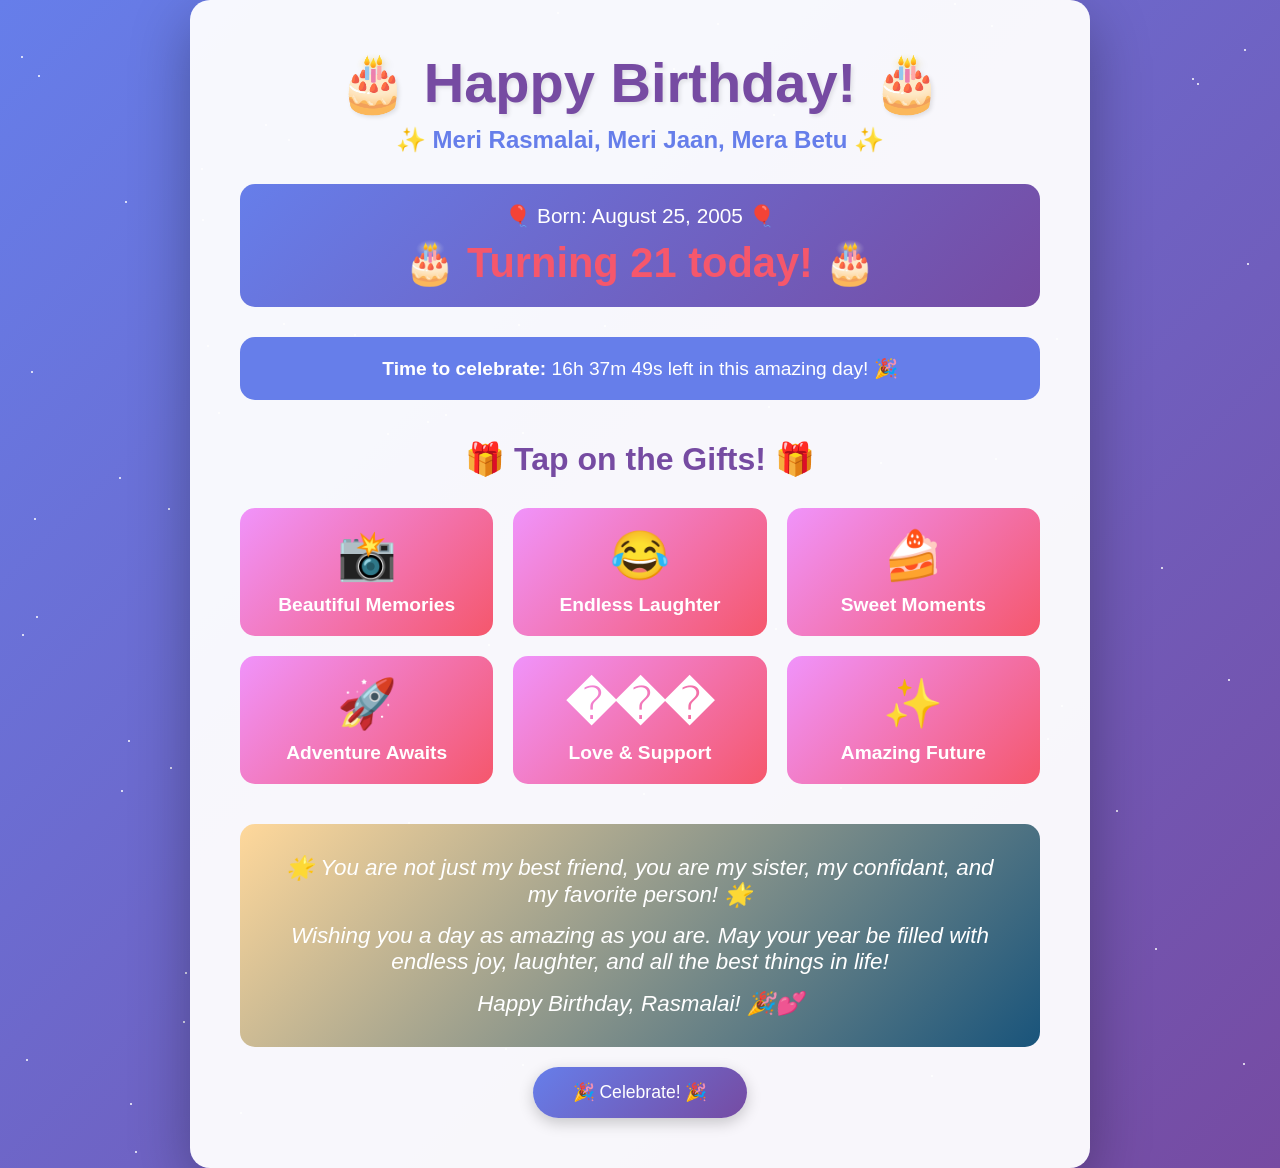
==== index.html @ 96b9d6fa "Create premium birthday surprise website for Rasmalai" ====
<!DOCTYPE html>
<html lang="en">
<head>
    <meta charset="UTF-8">
    <meta name="viewport" content="width=device-width, initial-scale=1.0">
    <title>🎉 Happy Birthday Rasmalai! 🎉</title>
    <style>
        * {
            margin: 0;
            padding: 0;
            box-sizing: border-box;
        }

        body {
            font-family: 'Arial', sans-serif;
            background: linear-gradient(135deg, #667eea 0%, #764ba2 100%);
            min-height: 100vh;
            display: flex;
            justify-content: center;
            align-items: center;
            overflow: hidden;
            position: relative;
        }

        .stars {
            position: absolute;
            width: 100%;
            height: 100%;
            pointer-events: none;
        }

        .star {
            position: absolute;
            width: 2px;
            height: 2px;
            background: white;
            border-radius: 50%;
            animation: twinkle 3s infinite;
        }

        @keyframes twinkle {
            0%, 100% { opacity: 0.3; }
            50% { opacity: 1; }
        }

        .container {
            text-align: center;
            background: rgba(255, 255, 255, 0.95);
            padding: 50px;
            border-radius: 20px;
            box-shadow: 0 20px 60px rgba(0, 0, 0, 0.3);
            max-width: 900px;
            z-index: 10;
            position: relative;
        }

        .header {
            animation: slideDown 0.8s ease-out;
        }

        @keyframes slideDown {
            from {
                opacity: 0;
                transform: translateY(-30px);
            }
            to {
                opacity: 1;
                transform: translateY(0);
            }
        }

        h1 {
            font-size: 3.5em;
            color: #764ba2;
            margin-bottom: 10px;
            text-shadow: 2px 2px 4px rgba(0, 0, 0, 0.1);
        }

        .subtitle {
            font-size: 1.5em;
            color: #667eea;
            margin-bottom: 30px;
            font-weight: bold;
        }

        .birthday-info {
            background: linear-gradient(135deg, #667eea 0%, #764ba2 100%);
            color: white;
            padding: 20px;
            border-radius: 15px;
            margin: 30px 0;
            font-size: 1.3em;
            animation: fadeIn 1s ease-out 0.3s both;
        }

        @keyframes fadeIn {
            from {
                opacity: 0;
            }
            to {
                opacity: 1;
            }
        }

        .gift-section {
            margin: 40px 0;
        }

        .gift-section h2 {
            font-size: 2em;
            color: #764ba2;
            margin-bottom: 30px;
            animation: fadeIn 1s ease-out 0.6s both;
        }

        .gifts-container {
            display: grid;
            grid-template-columns: repeat(auto-fit, minmax(200px, 1fr));
            gap: 20px;
            margin-bottom: 30px;
        }

        .gift-box {
            background: linear-gradient(135deg, #f093fb 0%, #f5576c 100%);
            padding: 20px;
            border-radius: 15px;
            cursor: pointer;
            transition: all 0.3s ease;
            position: relative;
            overflow: hidden;
            color: white;
            font-weight: bold;
            font-size: 1.2em;
            animation: fadeIn 1s ease-out;
            animation-fill-mode: both;
        }

        .gift-box:nth-child(1) { animation-delay: 0.7s; }
        .gift-box:nth-child(2) { animation-delay: 0.8s; }
        .gift-box:nth-child(3) { animation-delay: 0.9s; }
        .gift-box:nth-child(4) { animation-delay: 1s; }
        .gift-box:nth-child(5) { animation-delay: 1.1s; }
        .gift-box:nth-child(6) { animation-delay: 1.2s; }

        .gift-box:hover {
            transform: scale(1.1) rotateY(10deg);
            box-shadow: 0 10px 30px rgba(0, 0, 0, 0.3);
        }

        .gift-box::before {
            content: '';
            position: absolute;
            top: 0;
            left: -100%;
            width: 100%;
            height: 100%;
            background: rgba(255, 255, 255, 0.3);
            transition: left 0.5s ease;
        }

        .gift-box:hover::before {
            left: 100%;
        }

        .gift-emoji {
            font-size: 2.5em;
            margin-bottom: 10px;
            animation: bounce 0.6s ease-in-out infinite;
        }

        .gift-box:nth-child(1) .gift-emoji { animation-delay: 0s; }
        .gift-box:nth-child(2) .gift-emoji { animation-delay: 0.1s; }
        .gift-box:nth-child(3) .gift-emoji { animation-delay: 0.2s; }
        .gift-box:nth-child(4) .gift-emoji { animation-delay: 0.3s; }
        .gift-box:nth-child(5) .gift-emoji { animation-delay: 0.4s; }
        .gift-box:nth-child(6) .gift-emoji { animation-delay: 0.5s; }

        @keyframes bounce {
            0%, 100% { transform: translateY(0); }
            50% { transform: translateY(-10px); }
        }

        .confetti {
            position: fixed;
            pointer-events: none;
        }

        .special-message {
            background: linear-gradient(135deg, #ffd89b 0%, #19547b 100%);
            color: white;
            padding: 30px;
            border-radius: 15px;
            margin-top: 30px;
            font-size: 1.4em;
            font-style: italic;
            animation: fadeIn 1s ease-out 1.5s both;
        }

        .countdown {
            background: #667eea;
            color: white;
            padding: 20px;
            border-radius: 15px;
            margin-top: 30px;
            font-size: 1.2em;
            animation: fadeIn 1s ease-out 1.2s both;
        }

        .age-reveal {
            font-size: 2em;
            font-weight: bold;
            color: #f5576c;
            margin-top: 10px;
        }

        .button {
            background: linear-gradient(135deg, #667eea 0%, #764ba2 100%);
            color: white;
            padding: 15px 40px;
            border: none;
            border-radius: 50px;
            font-size: 1.1em;
            cursor: pointer;
            margin-top: 20px;
            transition: all 0.3s ease;
            box-shadow: 0 5px 15px rgba(0, 0, 0, 0.2);
        }

        .button:hover {
            transform: translateY(-3px);
            box-shadow: 0 8px 25px rgba(0, 0, 0, 0.3);
        }

        .button:active {
            transform: translateY(-1px);
        }

        .heart-animation {
            position: fixed;
            pointer-events: none;
            font-size: 2em;
            animation: floatUp 2s ease-out forwards;
        }

        @keyframes floatUp {
            0% {
                opacity: 1;
                transform: translateY(0) translateX(0);
            }
            100% {
                opacity: 0;
                transform: translateY(-100px) translateX(50px);
            }
        }

        .modal {
            display: none;
            position: fixed;
            z-index: 1000;
            left: 0;
            top: 0;
            width: 100%;
            height: 100%;
            background-color: rgba(0, 0, 0, 0.5);
            animation: fadeIn 0.3s ease-out;
        }

        .modal-content {
            background: linear-gradient(135deg, #667eea 0%, #764ba2 100%);
            margin: 10% auto;
            padding: 40px;
            border-radius: 20px;
            width: 80%;
            max-width: 500px;
            color: white;
            text-align: center;
            animation: slideUp 0.5s ease-out;
            box-shadow: 0 20px 60px rgba(0, 0, 0, 0.3);
        }

        @keyframes slideUp {
            from {
                transform: translateY(50px);
                opacity: 0;
            }
            to {
                transform: translateY(0);
                opacity: 1;
            }
        }

        .modal-content h3 {
            font-size: 2em;
            margin-bottom: 20px;
        }

        .modal-content p {
            font-size: 1.2em;
            margin-bottom: 20px;
        }

        .close-btn {
            background: white;
            color: #764ba2;
            padding: 10px 20px;
            border: none;
            border-radius: 50px;
            cursor: pointer;
            font-weight: bold;
            font-size: 1em;
            transition: all 0.3s ease;
        }

        .close-btn:hover {
            transform: scale(1.05);
        }

    </style>
</head>
<body>
    <div class="stars" id="stars"></div>

    <div class="container">
        <div class="header">
            <h1>🎂 Happy Birthday! 🎂</h1>
            <p class="subtitle">✨ Meri Rasmalai, Meri Jaan, Mera Betu ✨</p>
        </div>

        <div class="birthday-info">
            <div>🎈 Born: August 25, 2005 🎈</div>
            <div class="age-reveal" id="ageReveal"></div>
        </div>

        <div class="countdown" id="countdown"></div>

        <div class="gift-section">
            <h2>🎁 Tap on the Gifts! 🎁</h2>
            <div class="gifts-container">
                <div class="gift-box" onclick="openGift('Beautiful Memories', '📸 A collection of our best moments together. Every laugh, every adventure, every precious memory!')">
                    <div class="gift-emoji">📸</div>
                    <div>Beautiful Memories</div>
                </div>
                <div class="gift-box" onclick="openGift('Endless Laughter', '😂 Thanks for making me smile every single day. You are my favorite person to laugh with!')">
                    <div class="gift-emoji">😂</div>
                    <div>Endless Laughter</div>
                </div>
                <div class="gift-box" onclick="openGift('Sweet Moments', '🍰 Like rasmalai, our friendship is sweet, creamy, and absolutely perfect!')">
                    <div class="gift-emoji">🍰</div>
                    <div>Sweet Moments</div>
                </div>
                <div class="gift-box" onclick="openGift('Adventure Awaits', '🚀 Many more adventures, trips, and crazy fun times coming your way!')">
                    <div class="gift-emoji">🚀</div>
                    <div>Adventure Awaits</div>
                </div>
                <div class="gift-box" onclick="openGift('Love & Support', '❤️ I am always here for you, through thick and thin. You mean the world to me!')">
                    <div class="gift-emoji">���️</div>
                    <div>Love & Support</div>
                </div>
                <div class="gift-box" onclick="openGift('Amazing Future', '✨ May this year bring you everything you deserve and more happiness than ever before!')">
                    <div class="gift-emoji">✨</div>
                    <div>Amazing Future</div>
                </div>
            </div>
        </div>

        <div class="special-message">
            <p>🌟 You are not just my best friend, you are my sister, my confidant, and my favorite person! 🌟</p>
            <p style="margin-top: 15px;">Wishing you a day as amazing as you are. May your year be filled with endless joy, laughter, and all the best things in life!</p>
            <p style="margin-top: 15px;">Happy Birthday, Rasmalai! 🎉💕</p>
        </div>

        <button class="button" onclick="createConfetti()">🎉 Celebrate! 🎉</button>
    </div>

    <!-- Modal for Gift Details -->
    <div id="giftModal" class="modal">
        <div class="modal-content">
            <h3 id="giftTitle"></h3>
            <p id="giftMessage"></p>
            <button class="close-btn" onclick="closeGift()">Close</button>
        </div>
    </div>

    <script>
        // Generate stars
        function generateStars() {
            const starsContainer = document.getElementById('stars');
            for (let i = 0; i < 100; i++) {
                const star = document.createElement('div');
                star.className = 'star';
                star.style.left = Math.random() * 100 + '%';
                star.style.top = Math.random() * 100 + '%';
                star.style.animationDelay = Math.random() * 3 + 's';
                starsContainer.appendChild(star);
            }
        }

        // Calculate age
        function calculateAge() {
            const birthDate = new Date('2005-08-25');
            const today = new Date();
            let age = today.getFullYear() - birthDate.getFullYear();
            const monthDiff = today.getMonth() - birthDate.getMonth();
            
            if (monthDiff < 0 || (monthDiff === 0 && today.getDate() < birthDate.getDate())) {
                age--;
            }
            
            return age;
        }

        // Update age reveal
        function updateAgeReveal() {
            const age = calculateAge();
            document.getElementById('ageReveal').textContent = `🎂 Turning ${age} today! 🎂`;
        }

        // Countdown to midnight
        function updateCountdown() {
            const now = new Date();
            const nextMidnight = new Date();
            nextMidnight.setHours(24, 0, 0, 0);
            
            const diff = nextMidnight - now;
            const hours = Math.floor(diff / (1000 * 60 * 60));
            const minutes = Math.floor((diff / (1000 * 60)) % 60);
            const seconds = Math.floor((diff / 1000) % 60);
            
            document.getElementById('countdown').innerHTML = 
                `<strong>Time to celebrate:</strong> ${hours}h ${minutes}m ${seconds}s left in this amazing day! 🎉`;
        }

        // Open gift modal
        function openGift(title, message) {
            document.getElementById('giftTitle').textContent = title;
            document.getElementById('giftMessage').textContent = message;
            document.getElementById('giftModal').style.display = 'block';
            createHeartAnimation(event.clientX, event.clientY);
            playSound();
        }

        // Close gift modal
        function closeGift() {
            document.getElementById('giftModal').style.display = 'none';
        }

        // Create confetti
        function createConfetti() {
            for (let i = 0; i < 50; i++) {
                const confetti = document.createElement('div');
                confetti.className = 'confetti';
                confetti.style.left = Math.random() * window.innerWidth + 'px';
                confetti.style.top = '-10px';
                confetti.textContent = ['🎉', '🎂', '🎁', '🎈', '✨', '💕', '🎊'][Math.floor(Math.random() * 7)];
                confetti.style.fontSize = (Math.random() * 20 + 20) + 'px';
                confetti.style.animation = `floatUp ${Math.random() * 3 + 2}s ease-out forwards`;
                document.body.appendChild(confetti);
                
                setTimeout(() => confetti.remove(), 5000);
            }
        }

        // Create heart animation
        function createHeartAnimation(x, y) {
            const heart = document.createElement('div');
            heart.className = 'heart-animation';
            heart.textContent = '❤️';
            heart.style.left = x + 'px';
            heart.style.top = y + 'px';
            document.body.appendChild(heart);
            
            setTimeout(() => heart.remove(), 2000);
        }

        // Simple sound effect (using Web Audio API)
        function playSound() {
            const audioContext = new (window.AudioContext || window.webkitAudioContext)();
            const oscillator = audioContext.createOscillator();
            const gainNode = audioContext.createGain();
            
            oscillator.connect(gainNode);
            gainNode.connect(audioContext.destination);
            
            oscillator.frequency.value = 800;
            oscillator.type = 'sine';
            
            gainNode.gain.setValueAtTime(0.3, audioContext.currentTime);
            gainNode.gain.exponentialRampToValueAtTime(0.01, audioContext.currentTime + 0.1);
            
            oscillator.start(audioContext.currentTime);
            oscillator.stop(audioContext.currentTime + 0.1);
        }

        // Close modal when clicking outside
        window.onclick = function(event) {
            const modal = document.getElementById('giftModal');
            if (event.target == modal) {
                modal.style.display = 'none';
            }
        }

        // Initialize
        generateStars();
        updateAgeReveal();
        updateCountdown();
        setInterval(updateCountdown, 1000);
    </script>
</body>
</html>
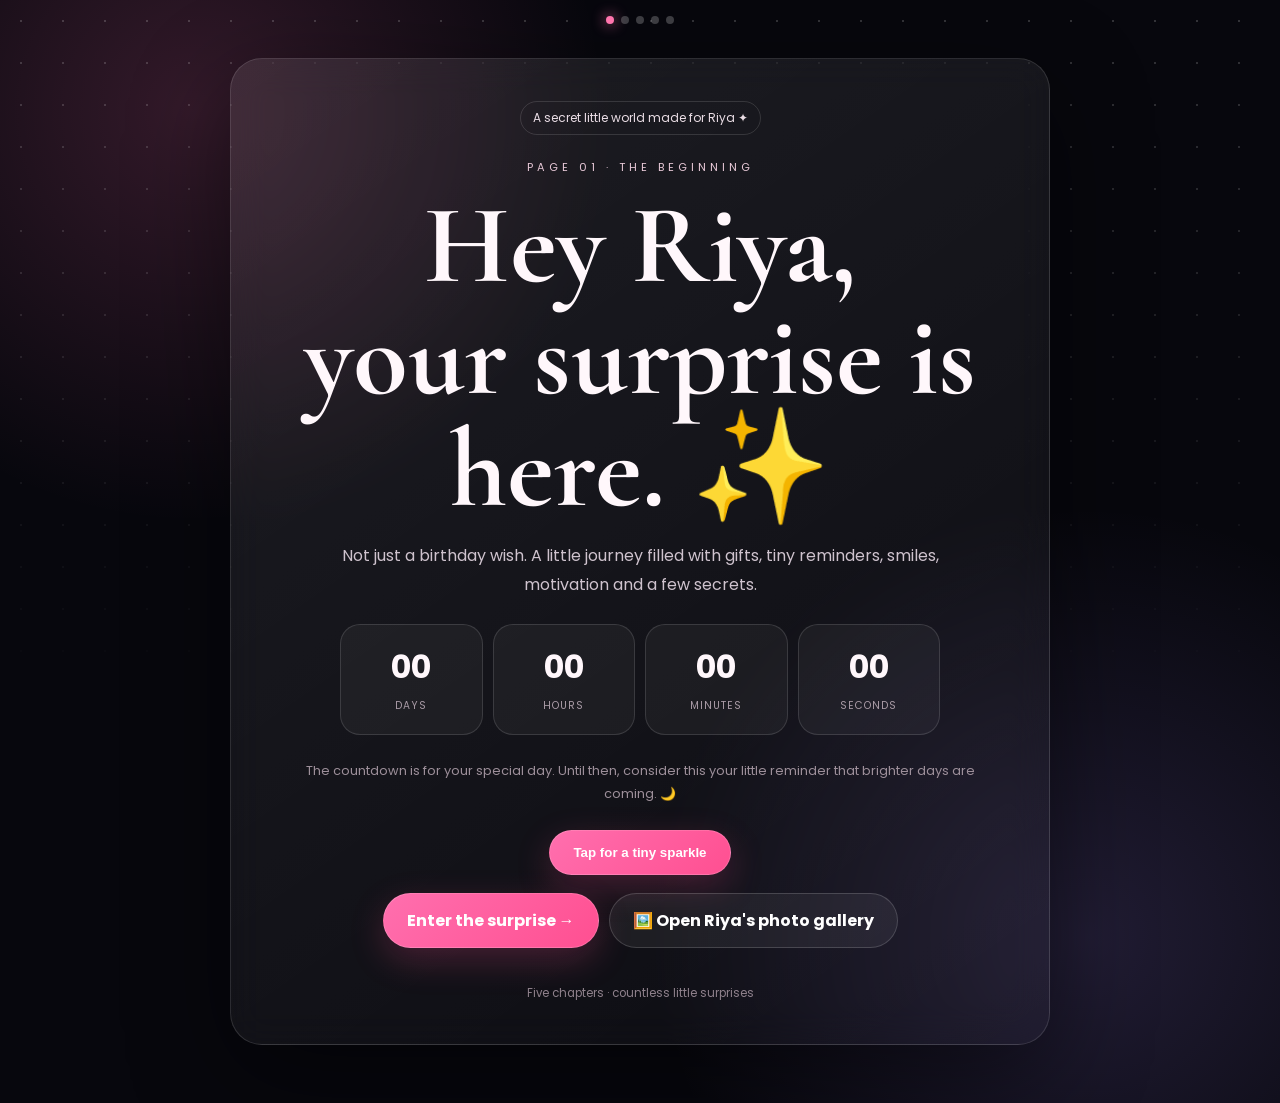
==== commit d669c7f6: "Add files via upload" ====
--- a/index.html
+++ b/index.html
@@ -1,509 +1 @@
-<!DOCTYPE html>
-<html lang="en">
-<head>
-    <meta charset="UTF-8">
-    <meta name="viewport" content="width=device-width, initial-scale=1.0">
-    <title>🎉 Happy Birthday Rasmalai! 🎉</title>
-    <style>
-        * {
-            margin: 0;
-            padding: 0;
-            box-sizing: border-box;
-        }
-
-        body {
-            font-family: 'Arial', sans-serif;
-            background: linear-gradient(135deg, #667eea 0%, #764ba2 100%);
-            min-height: 100vh;
-            display: flex;
-            justify-content: center;
-            align-items: center;
-            overflow: hidden;
-            position: relative;
-        }
-
-        .stars {
-            position: absolute;
-            width: 100%;
-            height: 100%;
-            pointer-events: none;
-        }
-
-        .star {
-            position: absolute;
-            width: 2px;
-            height: 2px;
-            background: white;
-            border-radius: 50%;
-            animation: twinkle 3s infinite;
-        }
-
-        @keyframes twinkle {
-            0%, 100% { opacity: 0.3; }
-            50% { opacity: 1; }
-        }
-
-        .container {
-            text-align: center;
-            background: rgba(255, 255, 255, 0.95);
-            padding: 50px;
-            border-radius: 20px;
-            box-shadow: 0 20px 60px rgba(0, 0, 0, 0.3);
-            max-width: 900px;
-            z-index: 10;
-            position: relative;
-        }
-
-        .header {
-            animation: slideDown 0.8s ease-out;
-        }
-
-        @keyframes slideDown {
-            from {
-                opacity: 0;
-                transform: translateY(-30px);
-            }
-            to {
-                opacity: 1;
-                transform: translateY(0);
-            }
-        }
-
-        h1 {
-            font-size: 3.5em;
-            color: #764ba2;
-            margin-bottom: 10px;
-            text-shadow: 2px 2px 4px rgba(0, 0, 0, 0.1);
-        }
-
-        .subtitle {
-            font-size: 1.5em;
-            color: #667eea;
-            margin-bottom: 30px;
-            font-weight: bold;
-        }
-
-        .birthday-info {
-            background: linear-gradient(135deg, #667eea 0%, #764ba2 100%);
-            color: white;
-            padding: 20px;
-            border-radius: 15px;
-            margin: 30px 0;
-            font-size: 1.3em;
-            animation: fadeIn 1s ease-out 0.3s both;
-        }
-
-        @keyframes fadeIn {
-            from {
-                opacity: 0;
-            }
-            to {
-                opacity: 1;
-            }
-        }
-
-        .gift-section {
-            margin: 40px 0;
-        }
-
-        .gift-section h2 {
-            font-size: 2em;
-            color: #764ba2;
-            margin-bottom: 30px;
-            animation: fadeIn 1s ease-out 0.6s both;
-        }
-
-        .gifts-container {
-            display: grid;
-            grid-template-columns: repeat(auto-fit, minmax(200px, 1fr));
-            gap: 20px;
-            margin-bottom: 30px;
-        }
-
-        .gift-box {
-            background: linear-gradient(135deg, #f093fb 0%, #f5576c 100%);
-            padding: 20px;
-            border-radius: 15px;
-            cursor: pointer;
-            transition: all 0.3s ease;
-            position: relative;
-            overflow: hidden;
-            color: white;
-            font-weight: bold;
-            font-size: 1.2em;
-            animation: fadeIn 1s ease-out;
-            animation-fill-mode: both;
-        }
-
-        .gift-box:nth-child(1) { animation-delay: 0.7s; }
-        .gift-box:nth-child(2) { animation-delay: 0.8s; }
-        .gift-box:nth-child(3) { animation-delay: 0.9s; }
-        .gift-box:nth-child(4) { animation-delay: 1s; }
-        .gift-box:nth-child(5) { animation-delay: 1.1s; }
-        .gift-box:nth-child(6) { animation-delay: 1.2s; }
-
-        .gift-box:hover {
-            transform: scale(1.1) rotateY(10deg);
-            box-shadow: 0 10px 30px rgba(0, 0, 0, 0.3);
-        }
-
-        .gift-box::before {
-            content: '';
-            position: absolute;
-            top: 0;
-            left: -100%;
-            width: 100%;
-            height: 100%;
-            background: rgba(255, 255, 255, 0.3);
-            transition: left 0.5s ease;
-        }
-
-        .gift-box:hover::before {
-            left: 100%;
-        }
-
-        .gift-emoji {
-            font-size: 2.5em;
-            margin-bottom: 10px;
-            animation: bounce 0.6s ease-in-out infinite;
-        }
-
-        .gift-box:nth-child(1) .gift-emoji { animation-delay: 0s; }
-        .gift-box:nth-child(2) .gift-emoji { animation-delay: 0.1s; }
-        .gift-box:nth-child(3) .gift-emoji { animation-delay: 0.2s; }
-        .gift-box:nth-child(4) .gift-emoji { animation-delay: 0.3s; }
-        .gift-box:nth-child(5) .gift-emoji { animation-delay: 0.4s; }
-        .gift-box:nth-child(6) .gift-emoji { animation-delay: 0.5s; }
-
-        @keyframes bounce {
-            0%, 100% { transform: translateY(0); }
-            50% { transform: translateY(-10px); }
-        }
-
-        .confetti {
-            position: fixed;
-            pointer-events: none;
-        }
-
-        .special-message {
-            background: linear-gradient(135deg, #ffd89b 0%, #19547b 100%);
-            color: white;
-            padding: 30px;
-            border-radius: 15px;
-            margin-top: 30px;
-            font-size: 1.4em;
-            font-style: italic;
-            animation: fadeIn 1s ease-out 1.5s both;
-        }
-
-        .countdown {
-            background: #667eea;
-            color: white;
-            padding: 20px;
-            border-radius: 15px;
-            margin-top: 30px;
-            font-size: 1.2em;
-            animation: fadeIn 1s ease-out 1.2s both;
-        }
-
-        .age-reveal {
-            font-size: 2em;
-            font-weight: bold;
-            color: #f5576c;
-            margin-top: 10px;
-        }
-
-        .button {
-            background: linear-gradient(135deg, #667eea 0%, #764ba2 100%);
-            color: white;
-            padding: 15px 40px;
-            border: none;
-            border-radius: 50px;
-            font-size: 1.1em;
-            cursor: pointer;
-            margin-top: 20px;
-            transition: all 0.3s ease;
-            box-shadow: 0 5px 15px rgba(0, 0, 0, 0.2);
-        }
-
-        .button:hover {
-            transform: translateY(-3px);
-            box-shadow: 0 8px 25px rgba(0, 0, 0, 0.3);
-        }
-
-        .button:active {
-            transform: translateY(-1px);
-        }
-
-        .heart-animation {
-            position: fixed;
-            pointer-events: none;
-            font-size: 2em;
-            animation: floatUp 2s ease-out forwards;
-        }
-
-        @keyframes floatUp {
-            0% {
-                opacity: 1;
-                transform: translateY(0) translateX(0);
-            }
-            100% {
-                opacity: 0;
-                transform: translateY(-100px) translateX(50px);
-            }
-        }
-
-        .modal {
-            display: none;
-            position: fixed;
-            z-index: 1000;
-            left: 0;
-            top: 0;
-            width: 100%;
-            height: 100%;
-            background-color: rgba(0, 0, 0, 0.5);
-            animation: fadeIn 0.3s ease-out;
-        }
-
-        .modal-content {
-            background: linear-gradient(135deg, #667eea 0%, #764ba2 100%);
-            margin: 10% auto;
-            padding: 40px;
-            border-radius: 20px;
-            width: 80%;
-            max-width: 500px;
-            color: white;
-            text-align: center;
-            animation: slideUp 0.5s ease-out;
-            box-shadow: 0 20px 60px rgba(0, 0, 0, 0.3);
-        }
-
-        @keyframes slideUp {
-            from {
-                transform: translateY(50px);
-                opacity: 0;
-            }
-            to {
-                transform: translateY(0);
-                opacity: 1;
-            }
-        }
-
-        .modal-content h3 {
-            font-size: 2em;
-            margin-bottom: 20px;
-        }
-
-        .modal-content p {
-            font-size: 1.2em;
-            margin-bottom: 20px;
-        }
-
-        .close-btn {
-            background: white;
-            color: #764ba2;
-            padding: 10px 20px;
-            border: none;
-            border-radius: 50px;
-            cursor: pointer;
-            font-weight: bold;
-            font-size: 1em;
-            transition: all 0.3s ease;
-        }
-
-        .close-btn:hover {
-            transform: scale(1.05);
-        }
-
-    </style>
-</head>
-<body>
-    <div class="stars" id="stars"></div>
-
-    <div class="container">
-        <div class="header">
-            <h1>🎂 Happy Birthday! 🎂</h1>
-            <p class="subtitle">✨ Meri Rasmalai, Meri Jaan, Mera Betu ✨</p>
-        </div>
-
-        <div class="birthday-info">
-            <div>🎈 Born: August 25, 2005 🎈</div>
-            <div class="age-reveal" id="ageReveal"></div>
-        </div>
-
-        <div class="countdown" id="countdown"></div>
-
-        <div class="gift-section">
-            <h2>🎁 Tap on the Gifts! 🎁</h2>
-            <div class="gifts-container">
-                <div class="gift-box" onclick="openGift('Beautiful Memories', '📸 A collection of our best moments together. Every laugh, every adventure, every precious memory!')">
-                    <div class="gift-emoji">📸</div>
-                    <div>Beautiful Memories</div>
-                </div>
-                <div class="gift-box" onclick="openGift('Endless Laughter', '😂 Thanks for making me smile every single day. You are my favorite person to laugh with!')">
-                    <div class="gift-emoji">😂</div>
-                    <div>Endless Laughter</div>
-                </div>
-                <div class="gift-box" onclick="openGift('Sweet Moments', '🍰 Like rasmalai, our friendship is sweet, creamy, and absolutely perfect!')">
-                    <div class="gift-emoji">🍰</div>
-                    <div>Sweet Moments</div>
-                </div>
-                <div class="gift-box" onclick="openGift('Adventure Awaits', '🚀 Many more adventures, trips, and crazy fun times coming your way!')">
-                    <div class="gift-emoji">🚀</div>
-                    <div>Adventure Awaits</div>
-                </div>
-                <div class="gift-box" onclick="openGift('Love & Support', '❤️ I am always here for you, through thick and thin. You mean the world to me!')">
-                    <div class="gift-emoji">���️</div>
-                    <div>Love & Support</div>
-                </div>
-                <div class="gift-box" onclick="openGift('Amazing Future', '✨ May this year bring you everything you deserve and more happiness than ever before!')">
-                    <div class="gift-emoji">✨</div>
-                    <div>Amazing Future</div>
-                </div>
-            </div>
-        </div>
-
-        <div class="special-message">
-            <p>🌟 You are not just my best friend, you are my sister, my confidant, and my favorite person! 🌟</p>
-            <p style="margin-top: 15px;">Wishing you a day as amazing as you are. May your year be filled with endless joy, laughter, and all the best things in life!</p>
-            <p style="margin-top: 15px;">Happy Birthday, Rasmalai! 🎉💕</p>
-        </div>
-
-        <button class="button" onclick="createConfetti()">🎉 Celebrate! 🎉</button>
-    </div>
-
-    <!-- Modal for Gift Details -->
-    <div id="giftModal" class="modal">
-        <div class="modal-content">
-            <h3 id="giftTitle"></h3>
-            <p id="giftMessage"></p>
-            <button class="close-btn" onclick="closeGift()">Close</button>
-        </div>
-    </div>
-
-    <script>
-        // Generate stars
-        function generateStars() {
-            const starsContainer = document.getElementById('stars');
-            for (let i = 0; i < 100; i++) {
-                const star = document.createElement('div');
-                star.className = 'star';
-                star.style.left = Math.random() * 100 + '%';
-                star.style.top = Math.random() * 100 + '%';
-                star.style.animationDelay = Math.random() * 3 + 's';
-                starsContainer.appendChild(star);
-            }
-        }
-
-        // Calculate age
-        function calculateAge() {
-            const birthDate = new Date('2005-08-25');
-            const today = new Date();
-            let age = today.getFullYear() - birthDate.getFullYear();
-            const monthDiff = today.getMonth() - birthDate.getMonth();
-            
-            if (monthDiff < 0 || (monthDiff === 0 && today.getDate() < birthDate.getDate())) {
-                age--;
-            }
-            
-            return age;
-        }
-
-        // Update age reveal
-        function updateAgeReveal() {
-            const age = calculateAge();
-            document.getElementById('ageReveal').textContent = `🎂 Turning ${age} today! 🎂`;
-        }
-
-        // Countdown to midnight
-        function updateCountdown() {
-            const now = new Date();
-            const nextMidnight = new Date();
-            nextMidnight.setHours(24, 0, 0, 0);
-            
-            const diff = nextMidnight - now;
-            const hours = Math.floor(diff / (1000 * 60 * 60));
-            const minutes = Math.floor((diff / (1000 * 60)) % 60);
-            const seconds = Math.floor((diff / 1000) % 60);
-            
-            document.getElementById('countdown').innerHTML = 
-                `<strong>Time to celebrate:</strong> ${hours}h ${minutes}m ${seconds}s left in this amazing day! 🎉`;
-        }
-
-        // Open gift modal
-        function openGift(title, message) {
-            document.getElementById('giftTitle').textContent = title;
-            document.getElementById('giftMessage').textContent = message;
-            document.getElementById('giftModal').style.display = 'block';
-            createHeartAnimation(event.clientX, event.clientY);
-            playSound();
-        }
-
-        // Close gift modal
-        function closeGift() {
-            document.getElementById('giftModal').style.display = 'none';
-        }
-
-        // Create confetti
-        function createConfetti() {
-            for (let i = 0; i < 50; i++) {
-                const confetti = document.createElement('div');
-                confetti.className = 'confetti';
-                confetti.style.left = Math.random() * window.innerWidth + 'px';
-                confetti.style.top = '-10px';
-                confetti.textContent = ['🎉', '🎂', '🎁', '🎈', '✨', '💕', '🎊'][Math.floor(Math.random() * 7)];
-                confetti.style.fontSize = (Math.random() * 20 + 20) + 'px';
-                confetti.style.animation = `floatUp ${Math.random() * 3 + 2}s ease-out forwards`;
-                document.body.appendChild(confetti);
-                
-                setTimeout(() => confetti.remove(), 5000);
-            }
-        }
-
-        // Create heart animation
-        function createHeartAnimation(x, y) {
-            const heart = document.createElement('div');
-            heart.className = 'heart-animation';
-            heart.textContent = '❤️';
-            heart.style.left = x + 'px';
-            heart.style.top = y + 'px';
-            document.body.appendChild(heart);
-            
-            setTimeout(() => heart.remove(), 2000);
-        }
-
-        // Simple sound effect (using Web Audio API)
-        function playSound() {
-            const audioContext = new (window.AudioContext || window.webkitAudioContext)();
-            const oscillator = audioContext.createOscillator();
-            const gainNode = audioContext.createGain();
-            
-            oscillator.connect(gainNode);
-            gainNode.connect(audioContext.destination);
-            
-            oscillator.frequency.value = 800;
-            oscillator.type = 'sine';
-            
-            gainNode.gain.setValueAtTime(0.3, audioContext.currentTime);
-            gainNode.gain.exponentialRampToValueAtTime(0.01, audioContext.currentTime + 0.1);
-            
-            oscillator.start(audioContext.currentTime);
-            oscillator.stop(audioContext.currentTime + 0.1);
-        }
-
-        // Close modal when clicking outside
-        window.onclick = function(event) {
-            const modal = document.getElementById('giftModal');
-            if (event.target == modal) {
-                modal.style.display = 'none';
-            }
-        }
-
-        // Initialize
-        generateStars();
-        updateAgeReveal();
-        updateCountdown();
-        setInterval(updateCountdown, 1000);
-    </script>
-</body>
-</html>+<!doctype html><html lang="en"><head><meta charset="utf-8"><meta name="viewport" content="width=device-width,initial-scale=1"><title>For Riya — The Surprise Begins</title><link rel="stylesheet" href="style.css"></head><body><div class="progress"><i class="dot on"></i><i class="dot"></i><i class="dot"></i><i class="dot"></i><i class="dot"></i></div><div id="fx"></div><main class="wrap"><section class="card"><div class="badge">A secret little world made for Riya ✦</div><div class="kicker" style="margin-top:24px">Page 01 · The Beginning</div><h1 class="hero">Hey Riya,<br>your surprise is here. ✨</h1><p>Not just a birthday wish. A little journey filled with gifts, tiny reminders, smiles, motivation and a few secrets.</p><div class="count"><div class="time"><b id="days">00</b><span>Days</span></div><div class="time"><b id="hours">00</b><span>Hours</span></div><div class="time"><b id="mins">00</b><span>Minutes</span></div><div class="time"><b id="secs">00</b><span>Seconds</span></div></div><p class="tiny">The countdown is for your special day. Until then, consider this your little reminder that brighter days are coming. 🌙</p><button class="btn" onclick="playChime();burst(['💗','✨'],18)">Tap for a tiny sparkle</button><br><a class="btn" href="gifts.html">Enter the surprise →</a><a class="btn ghost" href="gallery.html">🖼️ Open Riya's photo gallery</a><footer>Five chapters · countless little surprises</footer></section></main><script src="script.js"></script></body></html>
--- a/style.css
+++ b/style.css
@@ -0,0 +1,28 @@
+
+@import url('https://fonts.googleapis.com/css2?family=Cormorant+Garamond:wght@500;600;700&family=Poppins:wght@400;500;600;700&display=swap');
+:root{--bg:#07070d;--panel:rgba(255,255,255,.07);--line:rgba(255,255,255,.13);--text:#fff7fb;--muted:#cfc3ce;--a:#ff6fae;--b:#a98cff;--gold:#ffd98a}
+*{box-sizing:border-box;margin:0;padding:0}html{scroll-behavior:smooth}
+body{min-height:100vh;color:var(--text);font-family:Poppins,sans-serif;background:radial-gradient(circle at 15% 10%,rgba(255,111,174,.18),transparent 28%),radial-gradient(circle at 85% 85%,rgba(169,140,255,.16),transparent 30%),var(--bg);overflow-x:hidden}
+body:before{content:"";position:fixed;inset:0;pointer-events:none;opacity:.18;background-image:radial-gradient(#fff 1px,transparent 1px);background-size:42px 42px;mask-image:linear-gradient(to bottom,black,transparent 80%)}
+a{color:inherit;text-decoration:none}.wrap{width:min(980px,92%);margin:auto;min-height:100vh;display:flex;align-items:center;justify-content:center;padding:58px 0}
+.card{width:min(820px,100%);padding:42px 28px;text-align:center;position:relative;background:linear-gradient(145deg,rgba(255,255,255,.09),rgba(255,255,255,.025));border:1px solid var(--line);border-radius:32px;backdrop-filter:blur(18px);box-shadow:0 30px 100px rgba(0,0,0,.45);animation:rise .8s ease both}
+.kicker{letter-spacing:4px;text-transform:uppercase;font-size:.7rem;color:#e8c9d8;margin-bottom:14px}
+h1,h2,h3{font-family:"Cormorant Garamond",serif;line-height:1}.hero{font-size:clamp(3.3rem,11vw,7rem)}h2{font-size:clamp(2.5rem,8vw,4.5rem)}h3{font-size:2rem}
+p{color:var(--muted);line-height:1.8;margin:16px auto;max-width:680px}.tiny{font-size:.8rem;color:#9d8f9a}
+.btn{display:inline-flex;align-items:center;justify-content:center;gap:10px;margin:9px 5px;padding:14px 23px;border-radius:999px;border:1px solid rgba(255,255,255,.16);background:linear-gradient(135deg,var(--a),#ff4f91);color:#fff;font-weight:700;box-shadow:0 12px 35px rgba(255,79,145,.22);transition:.25s;cursor:pointer}.btn:hover{transform:translateY(-3px)}.btn.ghost{background:rgba(255,255,255,.06);box-shadow:none}
+.badge{display:inline-block;padding:7px 12px;border:1px solid var(--line);border-radius:999px;color:#eadde5;font-size:.75rem}
+.progress{position:fixed;top:16px;left:50%;transform:translateX(-50%);z-index:20;display:flex;gap:7px}.dot{width:8px;height:8px;border-radius:50%;background:rgba(255,255,255,.22)}.dot.on{background:#ff75ad;box-shadow:0 0 14px #ff75ad}
+#fx{position:fixed;inset:0;pointer-events:none;overflow:hidden;z-index:30}.float{position:absolute;animation:floatUp 4s linear forwards}
+.grid{display:grid;grid-template-columns:repeat(3,1fr);gap:14px;margin:26px 0}.gift{min-height:145px;padding:18px;border-radius:24px;border:1px solid var(--line);background:rgba(255,255,255,.045);cursor:pointer;transition:.25s;display:flex;flex-direction:column;align-items:center;justify-content:center;gap:7px}.gift:hover{transform:translateY(-5px);background:rgba(255,255,255,.08)}.gift .icon{font-size:2.6rem}.gift small{color:#cfc0ca}.reveal{display:none;margin-top:18px;padding:20px;border-radius:22px;background:rgba(255,111,174,.09);border:1px solid rgba(255,111,174,.2)}.reveal.show{display:block;animation:pop .45s ease}
+.letter{display:none;text-align:left;margin-top:24px;padding:28px;border-radius:24px;background:#fffafc;color:#372b32;box-shadow:0 25px 80px rgba(0,0,0,.35)}.letter.show{display:block;animation:paper .7s ease}.letter p{color:#554650;margin:11px 0}.envelope{font-size:6rem;cursor:pointer;transition:.3s}.envelope:hover{transform:scale(1.06) rotate(-2deg)}
+.count{display:grid;grid-template-columns:repeat(4,1fr);gap:10px;margin:24px auto;max-width:600px}.time{padding:18px 8px;border:1px solid var(--line);border-radius:20px;background:rgba(255,255,255,.045)}.time b{display:block;font-size:2rem}.time span{font-size:.65rem;color:#a99ba6;letter-spacing:1px;text-transform:uppercase}
+.cake{font-size:6.5rem;animation:bob 2.5s ease-in-out infinite}.ring{width:180px;height:180px;border:1px solid rgba(255,255,255,.15);border-radius:50%;margin:20px auto;display:grid;place-items:center;box-shadow:0 0 70px rgba(255,111,174,.16)}
+.final-heart{font-size:7rem;animation:heartbeat 1.25s infinite}.locked{filter:grayscale(.6);opacity:.8}.secret-code{width:min(360px,100%);padding:13px 16px;border-radius:14px;border:1px solid var(--line);background:rgba(255,255,255,.06);color:white;outline:none;text-align:center}
+.timeline{text-align:left;margin:24px auto;max-width:620px}.timeline div{padding:16px 18px;margin:10px 0;border-left:2px solid #ff70ad;background:rgba(255,255,255,.035);border-radius:0 16px 16px 0}.timeline b{color:#fff}
+footer{margin-top:28px;color:#8f818c;font-size:.72rem}
+@keyframes rise{from{opacity:0;transform:translateY(25px)}to{opacity:1;transform:none}}@keyframes pop{from{opacity:0;transform:scale(.92)}to{opacity:1;transform:scale(1)}}@keyframes paper{from{opacity:0;transform:rotateX(-20deg) translateY(15px)}to{opacity:1;transform:none}}@keyframes bob{50%{transform:translateY(-10px)}}@keyframes heartbeat{50%{transform:scale(1.12)}}@keyframes floatUp{from{transform:translateY(20px) rotate(0);opacity:0}15%{opacity:1}to{transform:translateY(-105vh) rotate(360deg);opacity:0}}
+@media(max-width:650px){.card{padding:34px 17px}.grid{grid-template-columns:1fr 1fr}.count{grid-template-columns:repeat(2,1fr)}.wrap{padding:50px 0}}
+@media(max-width:400px){.grid{grid-template-columns:1fr}}
+
+/* Photo gallery upgrade */
+.wide{max-width:1050px}.photo-grid{display:grid;grid-template-columns:repeat(3,1fr);gap:14px;margin:26px 0}.photo-grid figure{margin:0;overflow:hidden;border-radius:20px;border:1px solid rgba(255,255,255,.12);background:rgba(255,255,255,.04);box-shadow:0 12px 35px rgba(0,0,0,.22)}.photo-grid img{display:block;width:100%;height:320px;object-fit:cover;cursor:pointer;transition:transform .45s ease,filter .45s ease}.photo-grid figure:hover img{transform:scale(1.035);filter:brightness(1.06)}.photo-grid figcaption{padding:12px 13px 14px;font-size:.92rem;color:rgba(255,255,255,.82)}.quote-box{margin:22px 0;padding:20px;border-radius:18px;background:linear-gradient(135deg,rgba(255,105,180,.10),rgba(255,215,120,.08));border:1px solid rgba(255,255,255,.12);font-size:1.05rem;line-height:1.65}@media(max-width:760px){.photo-grid{grid-template-columns:1fr 1fr;gap:10px}.photo-grid img{height:230px}}@media(max-width:460px){.photo-grid{grid-template-columns:1fr}.photo-grid img{height:360px}}
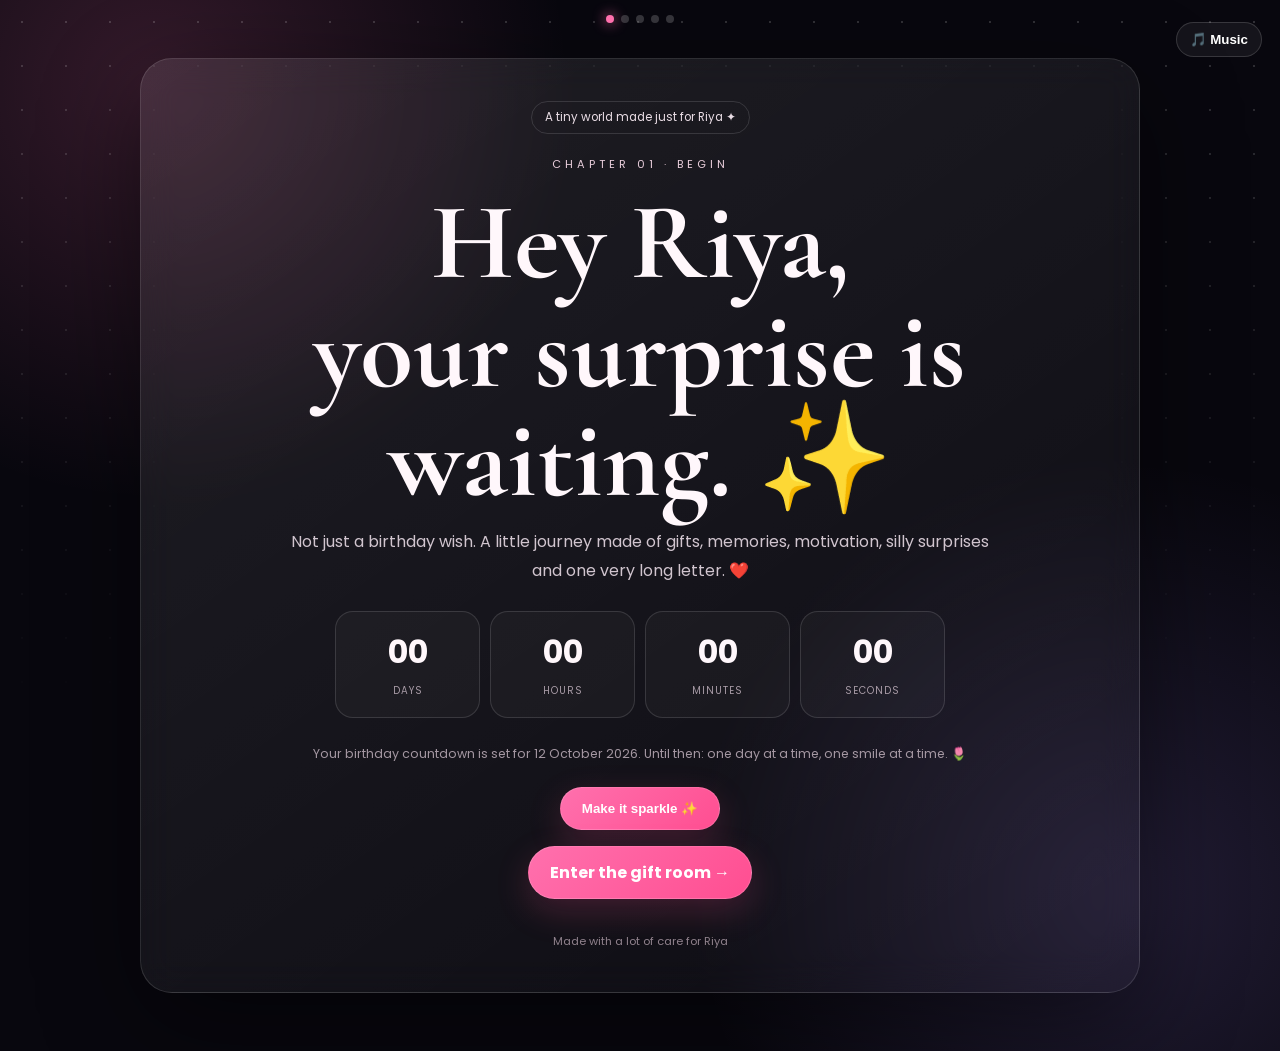
==== commit 43fa5e43: "Add files via upload" ====
--- a/index.html
+++ b/index.html
@@ -1 +1 @@
-<!doctype html><html lang="en"><head><meta charset="utf-8"><meta name="viewport" content="width=device-width,initial-scale=1"><title>For Riya — The Surprise Begins</title><link rel="stylesheet" href="style.css"></head><body><div class="progress"><i class="dot on"></i><i class="dot"></i><i class="dot"></i><i class="dot"></i><i class="dot"></i></div><div id="fx"></div><main class="wrap"><section class="card"><div class="badge">A secret little world made for Riya ✦</div><div class="kicker" style="margin-top:24px">Page 01 · The Beginning</div><h1 class="hero">Hey Riya,<br>your surprise is here. ✨</h1><p>Not just a birthday wish. A little journey filled with gifts, tiny reminders, smiles, motivation and a few secrets.</p><div class="count"><div class="time"><b id="days">00</b><span>Days</span></div><div class="time"><b id="hours">00</b><span>Hours</span></div><div class="time"><b id="mins">00</b><span>Minutes</span></div><div class="time"><b id="secs">00</b><span>Seconds</span></div></div><p class="tiny">The countdown is for your special day. Until then, consider this your little reminder that brighter days are coming. 🌙</p><button class="btn" onclick="playChime();burst(['💗','✨'],18)">Tap for a tiny sparkle</button><br><a class="btn" href="gifts.html">Enter the surprise →</a><a class="btn ghost" href="gallery.html">🖼️ Open Riya's photo gallery</a><footer>Five chapters · countless little surprises</footer></section></main><script src="script.js"></script></body></html>+<!doctype html><html><head><meta charset="utf-8"><meta name="viewport" content="width=device-width,initial-scale=1"><title>For Riya ❤️</title><link rel="stylesheet" href="style.css"></head><body><div class="progress"><i class="dot on"></i><i class="dot"></i><i class="dot"></i><i class="dot"></i><i class="dot"></i></div><div id="fx"></div><button class="btn ghost" style="position:fixed;right:14px;top:14px;z-index:30;padding:9px 13px" onclick="setupMusic()">🎵 Music</button><main class="wrap"><section class="card"><span class="badge">A tiny world made just for Riya ✦</span><div class="kicker" style="margin-top:22px">Chapter 01 · Begin</div><h1>Hey Riya,<br>your surprise is waiting. ✨</h1><p>Not just a birthday wish. A little journey made of gifts, memories, motivation, silly surprises and one very long letter. ❤️</p><div class="count"><div class="time"><b id="days">00</b><span>Days</span></div><div class="time"><b id="hours">00</b><span>Hours</span></div><div class="time"><b id="mins">00</b><span>Minutes</span></div><div class="time"><b id="secs">00</b><span>Seconds</span></div></div><p class="tiny">Your birthday countdown is set for 12 October 2026. Until then: one day at a time, one smile at a time. 🌷</p><button class="btn" onclick="burst(['💗','✨'],25)">Make it sparkle ✨</button><br><a class="btn" href="gifts.html">Enter the gift room →</a><footer>Made with a lot of care for Riya</footer></section></main><script src="script.js"></script></body></html>
--- a/style.css
+++ b/style.css
@@ -1,28 +1,16 @@
-
 @import url('https://fonts.googleapis.com/css2?family=Cormorant+Garamond:wght@500;600;700&family=Poppins:wght@400;500;600;700&display=swap');
-:root{--bg:#07070d;--panel:rgba(255,255,255,.07);--line:rgba(255,255,255,.13);--text:#fff7fb;--muted:#cfc3ce;--a:#ff6fae;--b:#a98cff;--gold:#ffd98a}
-*{box-sizing:border-box;margin:0;padding:0}html{scroll-behavior:smooth}
-body{min-height:100vh;color:var(--text);font-family:Poppins,sans-serif;background:radial-gradient(circle at 15% 10%,rgba(255,111,174,.18),transparent 28%),radial-gradient(circle at 85% 85%,rgba(169,140,255,.16),transparent 30%),var(--bg);overflow-x:hidden}
-body:before{content:"";position:fixed;inset:0;pointer-events:none;opacity:.18;background-image:radial-gradient(#fff 1px,transparent 1px);background-size:42px 42px;mask-image:linear-gradient(to bottom,black,transparent 80%)}
-a{color:inherit;text-decoration:none}.wrap{width:min(980px,92%);margin:auto;min-height:100vh;display:flex;align-items:center;justify-content:center;padding:58px 0}
-.card{width:min(820px,100%);padding:42px 28px;text-align:center;position:relative;background:linear-gradient(145deg,rgba(255,255,255,.09),rgba(255,255,255,.025));border:1px solid var(--line);border-radius:32px;backdrop-filter:blur(18px);box-shadow:0 30px 100px rgba(0,0,0,.45);animation:rise .8s ease both}
-.kicker{letter-spacing:4px;text-transform:uppercase;font-size:.7rem;color:#e8c9d8;margin-bottom:14px}
-h1,h2,h3{font-family:"Cormorant Garamond",serif;line-height:1}.hero{font-size:clamp(3.3rem,11vw,7rem)}h2{font-size:clamp(2.5rem,8vw,4.5rem)}h3{font-size:2rem}
-p{color:var(--muted);line-height:1.8;margin:16px auto;max-width:680px}.tiny{font-size:.8rem;color:#9d8f9a}
-.btn{display:inline-flex;align-items:center;justify-content:center;gap:10px;margin:9px 5px;padding:14px 23px;border-radius:999px;border:1px solid rgba(255,255,255,.16);background:linear-gradient(135deg,var(--a),#ff4f91);color:#fff;font-weight:700;box-shadow:0 12px 35px rgba(255,79,145,.22);transition:.25s;cursor:pointer}.btn:hover{transform:translateY(-3px)}.btn.ghost{background:rgba(255,255,255,.06);box-shadow:none}
-.badge{display:inline-block;padding:7px 12px;border:1px solid var(--line);border-radius:999px;color:#eadde5;font-size:.75rem}
-.progress{position:fixed;top:16px;left:50%;transform:translateX(-50%);z-index:20;display:flex;gap:7px}.dot{width:8px;height:8px;border-radius:50%;background:rgba(255,255,255,.22)}.dot.on{background:#ff75ad;box-shadow:0 0 14px #ff75ad}
-#fx{position:fixed;inset:0;pointer-events:none;overflow:hidden;z-index:30}.float{position:absolute;animation:floatUp 4s linear forwards}
-.grid{display:grid;grid-template-columns:repeat(3,1fr);gap:14px;margin:26px 0}.gift{min-height:145px;padding:18px;border-radius:24px;border:1px solid var(--line);background:rgba(255,255,255,.045);cursor:pointer;transition:.25s;display:flex;flex-direction:column;align-items:center;justify-content:center;gap:7px}.gift:hover{transform:translateY(-5px);background:rgba(255,255,255,.08)}.gift .icon{font-size:2.6rem}.gift small{color:#cfc0ca}.reveal{display:none;margin-top:18px;padding:20px;border-radius:22px;background:rgba(255,111,174,.09);border:1px solid rgba(255,111,174,.2)}.reveal.show{display:block;animation:pop .45s ease}
-.letter{display:none;text-align:left;margin-top:24px;padding:28px;border-radius:24px;background:#fffafc;color:#372b32;box-shadow:0 25px 80px rgba(0,0,0,.35)}.letter.show{display:block;animation:paper .7s ease}.letter p{color:#554650;margin:11px 0}.envelope{font-size:6rem;cursor:pointer;transition:.3s}.envelope:hover{transform:scale(1.06) rotate(-2deg)}
-.count{display:grid;grid-template-columns:repeat(4,1fr);gap:10px;margin:24px auto;max-width:600px}.time{padding:18px 8px;border:1px solid var(--line);border-radius:20px;background:rgba(255,255,255,.045)}.time b{display:block;font-size:2rem}.time span{font-size:.65rem;color:#a99ba6;letter-spacing:1px;text-transform:uppercase}
-.cake{font-size:6.5rem;animation:bob 2.5s ease-in-out infinite}.ring{width:180px;height:180px;border:1px solid rgba(255,255,255,.15);border-radius:50%;margin:20px auto;display:grid;place-items:center;box-shadow:0 0 70px rgba(255,111,174,.16)}
-.final-heart{font-size:7rem;animation:heartbeat 1.25s infinite}.locked{filter:grayscale(.6);opacity:.8}.secret-code{width:min(360px,100%);padding:13px 16px;border-radius:14px;border:1px solid var(--line);background:rgba(255,255,255,.06);color:white;outline:none;text-align:center}
-.timeline{text-align:left;margin:24px auto;max-width:620px}.timeline div{padding:16px 18px;margin:10px 0;border-left:2px solid #ff70ad;background:rgba(255,255,255,.035);border-radius:0 16px 16px 0}.timeline b{color:#fff}
-footer{margin-top:28px;color:#8f818c;font-size:.72rem}
-@keyframes rise{from{opacity:0;transform:translateY(25px)}to{opacity:1;transform:none}}@keyframes pop{from{opacity:0;transform:scale(.92)}to{opacity:1;transform:scale(1)}}@keyframes paper{from{opacity:0;transform:rotateX(-20deg) translateY(15px)}to{opacity:1;transform:none}}@keyframes bob{50%{transform:translateY(-10px)}}@keyframes heartbeat{50%{transform:scale(1.12)}}@keyframes floatUp{from{transform:translateY(20px) rotate(0);opacity:0}15%{opacity:1}to{transform:translateY(-105vh) rotate(360deg);opacity:0}}
-@media(max-width:650px){.card{padding:34px 17px}.grid{grid-template-columns:1fr 1fr}.count{grid-template-columns:repeat(2,1fr)}.wrap{padding:50px 0}}
-@media(max-width:400px){.grid{grid-template-columns:1fr}}
-
-/* Photo gallery upgrade */
-.wide{max-width:1050px}.photo-grid{display:grid;grid-template-columns:repeat(3,1fr);gap:14px;margin:26px 0}.photo-grid figure{margin:0;overflow:hidden;border-radius:20px;border:1px solid rgba(255,255,255,.12);background:rgba(255,255,255,.04);box-shadow:0 12px 35px rgba(0,0,0,.22)}.photo-grid img{display:block;width:100%;height:320px;object-fit:cover;cursor:pointer;transition:transform .45s ease,filter .45s ease}.photo-grid figure:hover img{transform:scale(1.035);filter:brightness(1.06)}.photo-grid figcaption{padding:12px 13px 14px;font-size:.92rem;color:rgba(255,255,255,.82)}.quote-box{margin:22px 0;padding:20px;border-radius:18px;background:linear-gradient(135deg,rgba(255,105,180,.10),rgba(255,215,120,.08));border:1px solid rgba(255,255,255,.12);font-size:1.05rem;line-height:1.65}@media(max-width:760px){.photo-grid{grid-template-columns:1fr 1fr;gap:10px}.photo-grid img{height:230px}}@media(max-width:460px){.photo-grid{grid-template-columns:1fr}.photo-grid img{height:360px}}
+:root{--bg:#08070e;--panel:rgba(255,255,255,.065);--line:rgba(255,255,255,.13);--text:#fff7fb;--muted:#d1c5cf;--pink:#ff70ad;--violet:#a98cff;--gold:#ffe09b}
+*{box-sizing:border-box}html{scroll-behavior:smooth}body{margin:0;min-height:100vh;color:var(--text);font-family:Poppins,sans-serif;background:radial-gradient(circle at 12% 8%,rgba(255,112,173,.18),transparent 28%),radial-gradient(circle at 88% 85%,rgba(169,140,255,.16),transparent 30%),var(--bg);overflow-x:hidden}
+body:before{content:"";position:fixed;inset:0;pointer-events:none;opacity:.17;background-image:radial-gradient(#fff 1px,transparent 1px);background-size:44px 44px;mask-image:linear-gradient(#000,transparent 82%)}
+a{text-decoration:none;color:inherit}.wrap{width:min(1000px,92%);min-height:100vh;margin:auto;display:flex;align-items:center;justify-content:center;padding:58px 0}.card{width:100%;padding:42px 25px;text-align:center;background:linear-gradient(145deg,rgba(255,255,255,.095),rgba(255,255,255,.025));border:1px solid var(--line);border-radius:32px;backdrop-filter:blur(18px);box-shadow:0 30px 100px rgba(0,0,0,.45);animation:rise .7s ease both}
+.kicker{font-size:.7rem;letter-spacing:4px;text-transform:uppercase;color:#e9cedb;margin-bottom:15px}h1,h2,h3{font-family:"Cormorant Garamond",serif;line-height:1}h1{font-size:clamp(3.1rem,10vw,6.8rem);margin:0}h2{font-size:clamp(2.5rem,7vw,4.6rem);margin:10px 0}h3{font-size:2.1rem;margin:8px 0}p{max-width:720px;margin:14px auto;color:var(--muted);line-height:1.8}.tiny{font-size:.78rem;color:#a497a2}.badge{display:inline-block;border:1px solid var(--line);border-radius:999px;padding:7px 13px;font-size:.73rem;color:#eadde5}
+.btn{display:inline-flex;align-items:center;justify-content:center;margin:8px 4px;padding:13px 21px;border-radius:999px;border:1px solid rgba(255,255,255,.15);background:linear-gradient(135deg,var(--pink),#ff4e91);color:white;font-weight:700;cursor:pointer;transition:.25s;box-shadow:0 12px 35px rgba(255,79,145,.2)}.btn:hover{transform:translateY(-3px)}.btn.ghost{background:rgba(255,255,255,.055);box-shadow:none}
+.progress{position:fixed;top:15px;left:50%;transform:translateX(-50%);display:flex;gap:7px;z-index:20}.dot{width:8px;height:8px;border-radius:50%;background:#ffffff2f}.dot.on{background:var(--pink);box-shadow:0 0 13px var(--pink)}
+.grid{display:grid;grid-template-columns:repeat(3,1fr);gap:13px;margin:26px 0}.tile{padding:19px;min-height:140px;border:1px solid var(--line);border-radius:23px;background:rgba(255,255,255,.045);cursor:pointer;transition:.25s;display:flex;flex-direction:column;align-items:center;justify-content:center;gap:6px}.tile:hover{transform:translateY(-5px);background:rgba(255,255,255,.08)}.icon{font-size:2.5rem}.tile small{color:#b6a8b3}.reveal{display:none;margin:12px 0;padding:18px;border:1px solid rgba(255,112,173,.2);border-radius:20px;background:rgba(255,112,173,.075)}.reveal.show{display:block;animation:pop .4s ease}
+.letter{display:none;text-align:left;background:#fffafd;color:#3c3037;padding:27px;border-radius:23px;margin-top:20px}.letter.show{display:block;animation:paper .55s ease}.letter p{color:#574851;margin:10px 0}.envelope{font-size:6rem;cursor:pointer;transition:.25s}.envelope:hover{transform:scale(1.06)}
+.count{display:grid;grid-template-columns:repeat(4,1fr);gap:10px;max-width:610px;margin:25px auto}.time{padding:16px 7px;border:1px solid var(--line);border-radius:18px;background:#ffffff08}.time b{font-size:2rem;display:block}.time span{font-size:.62rem;letter-spacing:1px;color:#a99ca7;text-transform:uppercase}
+.gallery{display:grid;grid-template-columns:repeat(3,1fr);gap:12px;margin:24px 0}.photo{aspect-ratio:1;border-radius:22px;overflow:hidden;border:1px solid var(--line);background:#ffffff08;cursor:pointer}.photo img{width:100%;height:100%;object-fit:cover;transition:.35s}.photo:hover img{transform:scale(1.06)}.lightbox{display:none;position:fixed;inset:0;background:#000d;z-index:50;align-items:center;justify-content:center;padding:20px}.lightbox.show{display:flex}.lightbox img{max-width:95%;max-height:90%;border-radius:20px;box-shadow:0 25px 100px #000}.close{position:absolute;top:18px;right:20px;font-size:2rem;cursor:pointer}
+.timeline{text-align:left;max-width:680px;margin:25px auto}.timeline div{border-left:2px solid var(--pink);background:#ffffff07;border-radius:0 16px 16px 0;padding:15px 17px;margin:10px 0}.code{width:min(350px,90%);padding:13px;border:1px solid var(--line);border-radius:14px;background:#ffffff08;color:white;text-align:center;outline:0}.cake{font-size:6rem;animation:bob 2.4s infinite}.heart{font-size:7rem;animation:heart 1.25s infinite}
+footer{margin-top:26px;color:#8f818c;font-size:.7rem}#fx{position:fixed;inset:0;pointer-events:none;overflow:hidden;z-index:40}.float{position:absolute;animation:up 4s linear forwards}
+@keyframes rise{from{opacity:0;transform:translateY(22px)}to{opacity:1;transform:none}}@keyframes pop{from{opacity:0;transform:scale(.94)}to{opacity:1;transform:none}}@keyframes paper{from{opacity:0;transform:rotateX(-16deg)}to{opacity:1;transform:none}}@keyframes up{from{opacity:0;transform:translateY(20px) rotate(0)}15%{opacity:1}to{opacity:0;transform:translateY(-105vh) rotate(360deg)}}@keyframes bob{50%{transform:translateY(-10px)}}@keyframes heart{50%{transform:scale(1.12)}}
+@media(max-width:650px){.grid,.gallery{grid-template-columns:1fr 1fr}.count{grid-template-columns:1fr 1fr}.card{padding:35px 16px}}@media(max-width:390px){.grid,.gallery{grid-template-columns:1fr}}
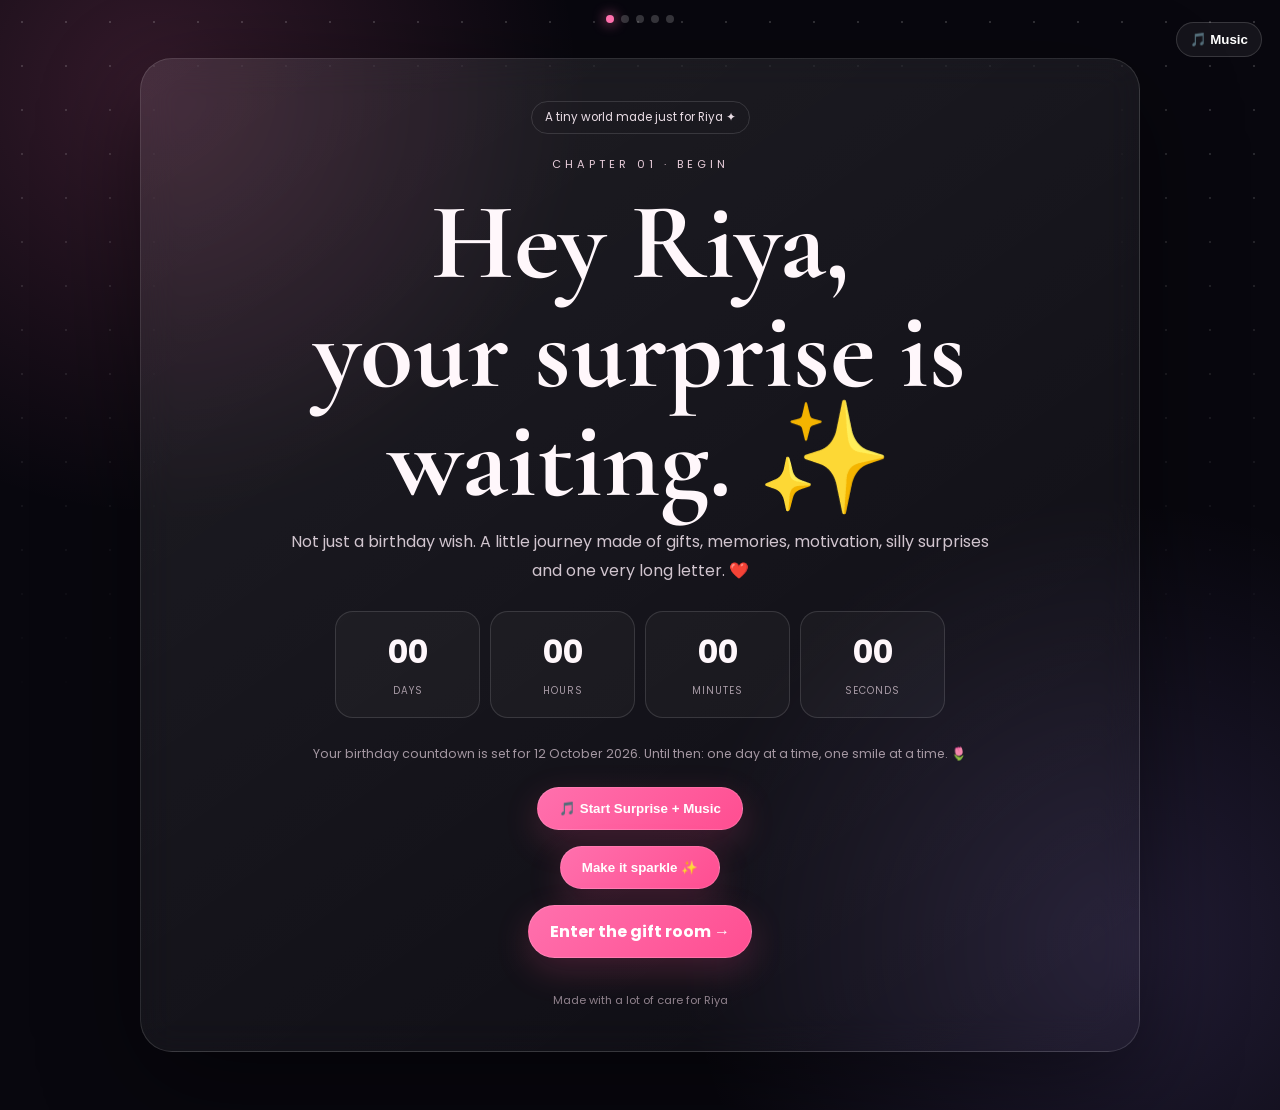
==== commit 7712fe08: "Add files via upload" ====
--- a/index.html
+++ b/index.html
@@ -1 +1 @@
-<!doctype html><html><head><meta charset="utf-8"><meta name="viewport" content="width=device-width,initial-scale=1"><title>For Riya ❤️</title><link rel="stylesheet" href="style.css"></head><body><div class="progress"><i class="dot on"></i><i class="dot"></i><i class="dot"></i><i class="dot"></i><i class="dot"></i></div><div id="fx"></div><button class="btn ghost" style="position:fixed;right:14px;top:14px;z-index:30;padding:9px 13px" onclick="setupMusic()">🎵 Music</button><main class="wrap"><section class="card"><span class="badge">A tiny world made just for Riya ✦</span><div class="kicker" style="margin-top:22px">Chapter 01 · Begin</div><h1>Hey Riya,<br>your surprise is waiting. ✨</h1><p>Not just a birthday wish. A little journey made of gifts, memories, motivation, silly surprises and one very long letter. ❤️</p><div class="count"><div class="time"><b id="days">00</b><span>Days</span></div><div class="time"><b id="hours">00</b><span>Hours</span></div><div class="time"><b id="mins">00</b><span>Minutes</span></div><div class="time"><b id="secs">00</b><span>Seconds</span></div></div><p class="tiny">Your birthday countdown is set for 12 October 2026. Until then: one day at a time, one smile at a time. 🌷</p><button class="btn" onclick="burst(['💗','✨'],25)">Make it sparkle ✨</button><br><a class="btn" href="gifts.html">Enter the gift room →</a><footer>Made with a lot of care for Riya</footer></section></main><script src="script.js"></script></body></html>+<!doctype html><html><head><meta charset="utf-8"><meta name="viewport" content="width=device-width,initial-scale=1"><title>For Riya ❤️</title><link rel="stylesheet" href="style.css"></head><body><div class="progress"><i class="dot on"></i><i class="dot"></i><i class="dot"></i><i class="dot"></i><i class="dot"></i></div><div id="fx"></div><button class="btn ghost" style="position:fixed;right:14px;top:14px;z-index:30;padding:9px 13px" id="musicBtn" onclick="toggleMusic()">🎵 Music</button><main class="wrap"><section class="card"><span class="badge">A tiny world made just for Riya ✦</span><div class="kicker" style="margin-top:22px">Chapter 01 · Begin</div><h1>Hey Riya,<br>your surprise is waiting. ✨</h1><p>Not just a birthday wish. A little journey made of gifts, memories, motivation, silly surprises and one very long letter. ❤️</p><div class="count"><div class="time"><b id="days">00</b><span>Days</span></div><div class="time"><b id="hours">00</b><span>Hours</span></div><div class="time"><b id="mins">00</b><span>Minutes</span></div><div class="time"><b id="secs">00</b><span>Seconds</span></div></div><p class="tiny">Your birthday countdown is set for 12 October 2026. Until then: one day at a time, one smile at a time. 🌷</p><button class="btn" onclick="setupMusic();burst(['🎵','💗','✨'],30)">🎵 Start Surprise + Music</button><br><button class="btn" onclick="burst(['💗','✨'],25)">Make it sparkle ✨</button><br><a class="btn" href="gifts.html">Enter the gift room →</a><footer>Made with a lot of care for Riya</footer></section></main><script src="script.js"></script></body></html>
